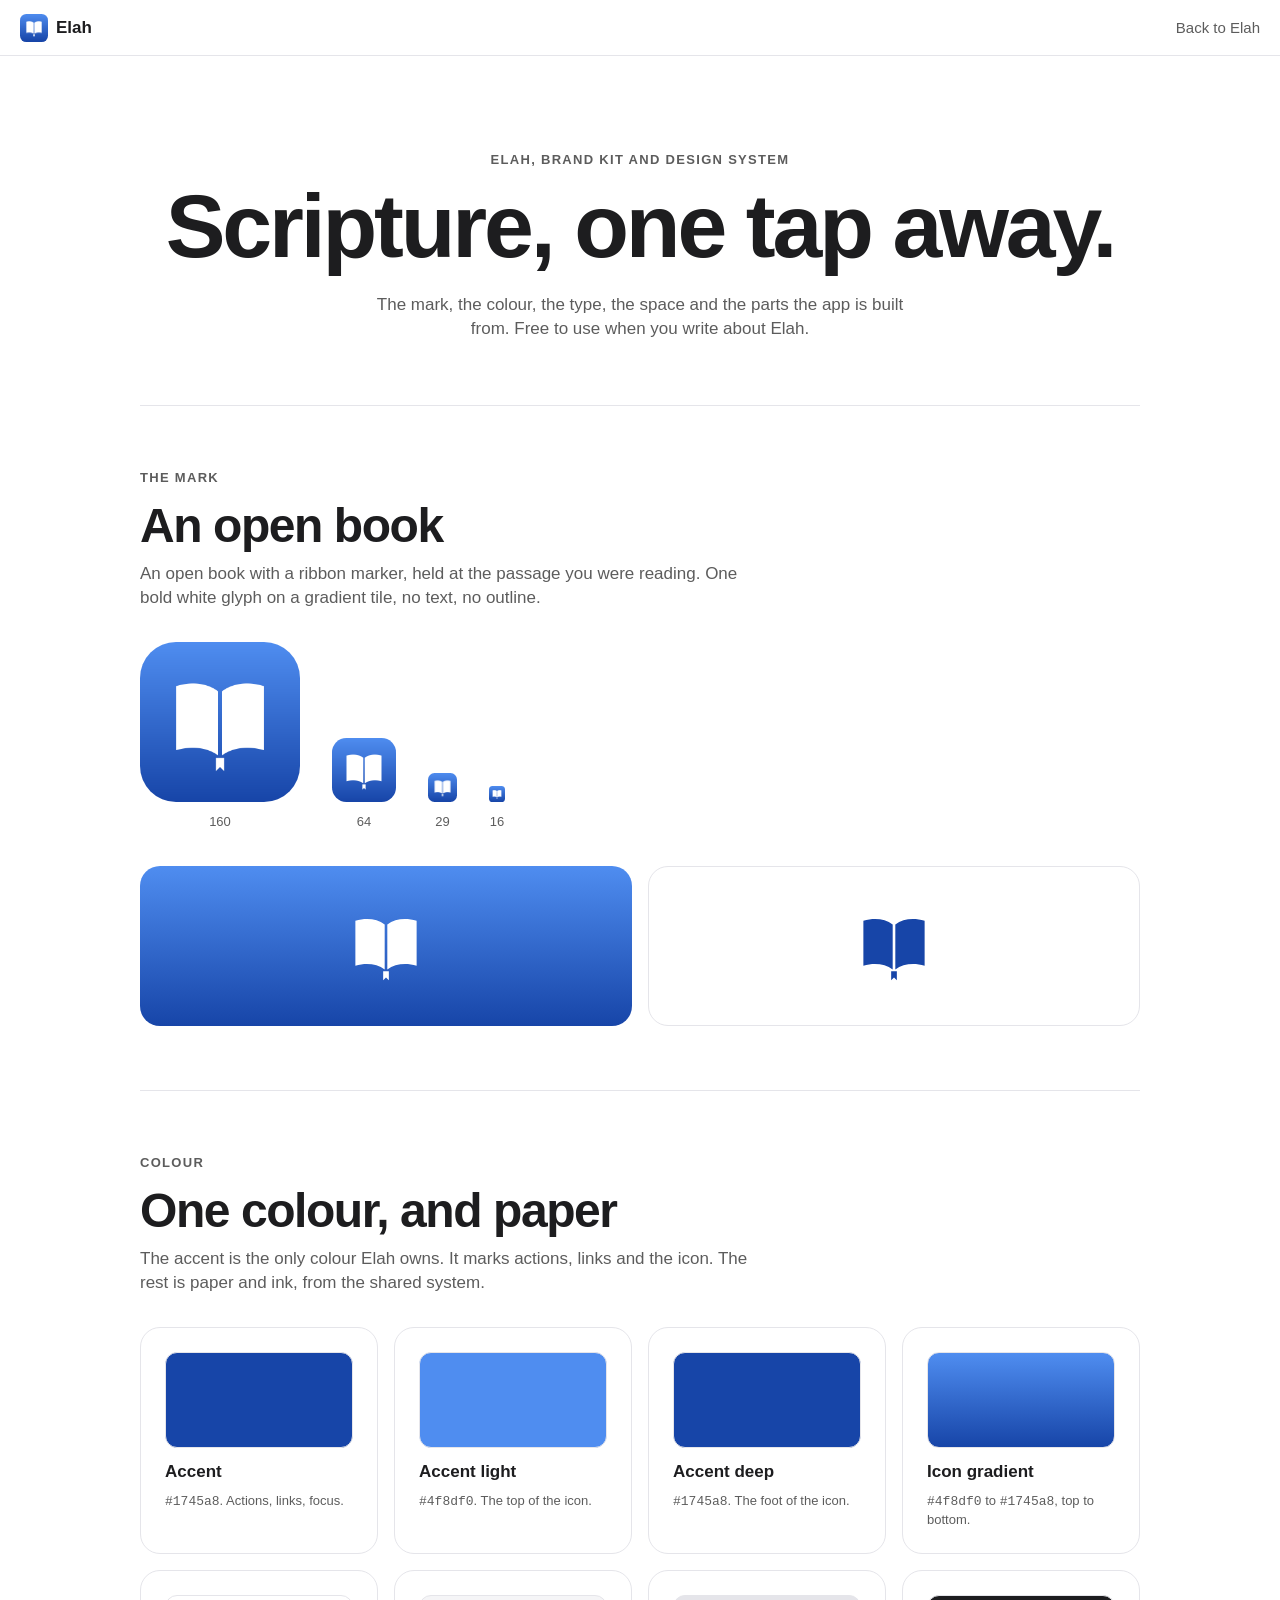
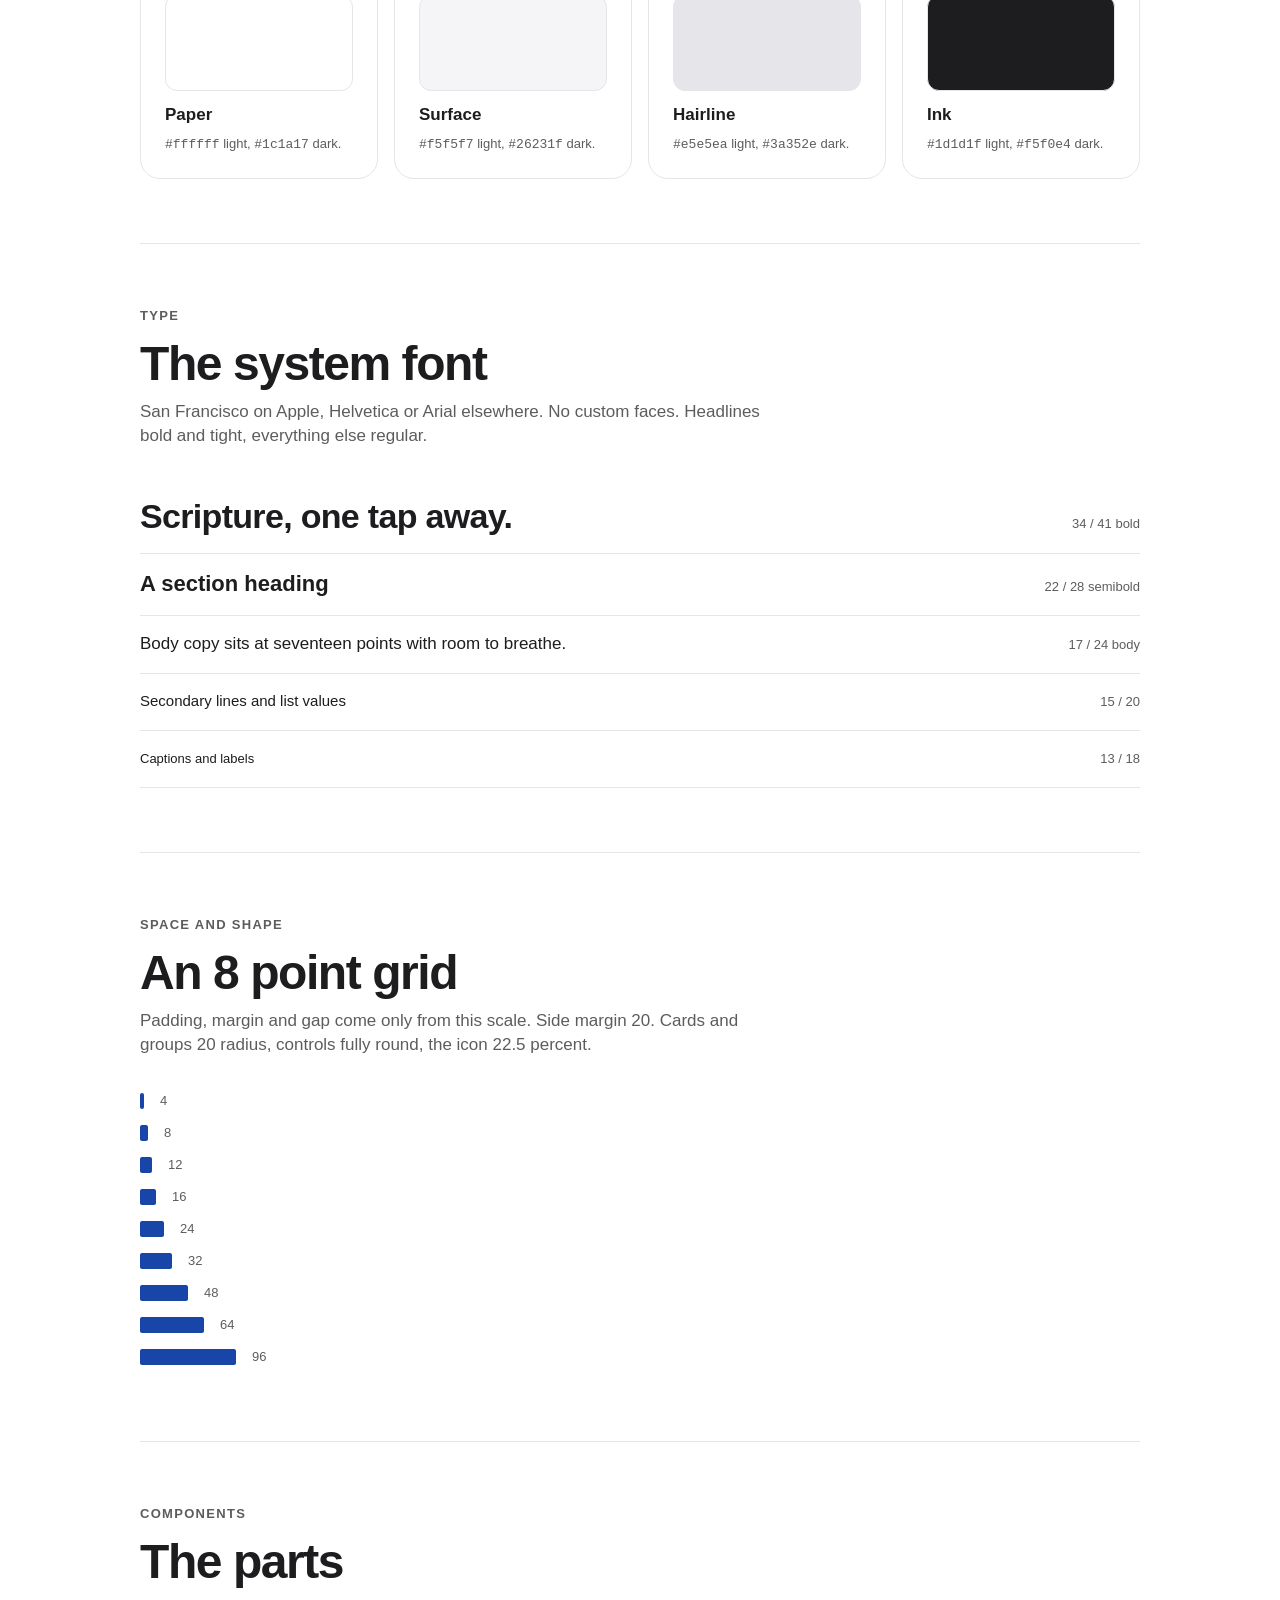
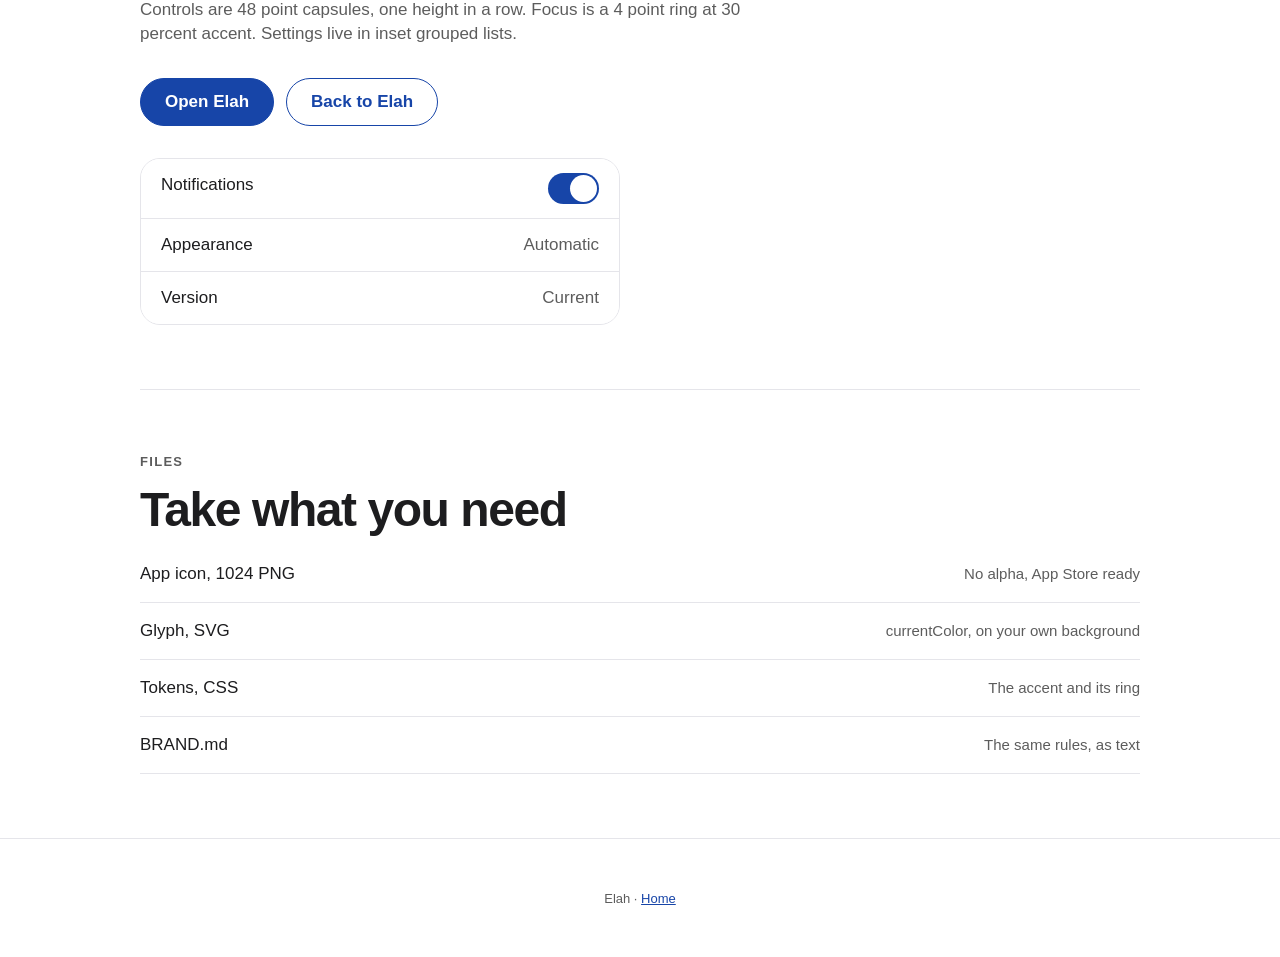
==== landing/brand/index.html @ bf2f0eb2 "Brand kit page at /brand: mark, colour, type, space, components and files Co-Authored-By: Claude Opu" ====
<!doctype html>
<html lang="en">
<head>
<meta charset="utf-8">
<meta name="viewport" content="width=device-width, initial-scale=1">
<title>Elah brand kit</title>
<meta name="description" content="Elah's mark, colour, type, space and components, in one page.">
<meta name="theme-color" content="#ffffff">
<link rel="icon" href="icon-1024.png">
<style>
@import url("https://jaybulb.com/tokens.css");
@import url("tokens.css");
/* written by make_brand_page.py; white paper in light mode, the shared tokens in dark */
@media (prefers-color-scheme: light) { :root { --color-bg: #fff; --color-bg2: #f5f5f7; --color-hairline: #e5e5ea; } }
:root { --a: #1745a8; --a-light: #4f8df0; --a-deep: #1745a8; --a-solid: #1745a8; --a-link: #1745a8; --ink: var(--color-text, #1d1d1f); --paper: var(--color-bg, #fff); --surface: var(--color-bg2, #f5f5f7); --line: var(--color-hairline, #e5e5ea); --sub: var(--color-secondary, rgba(0,0,0,.64)); }
@media (prefers-color-scheme: dark) { :root { --a-link: #4f8df0; } }
* { box-sizing: border-box; margin: 0; padding: 0; }
body { font-family: -apple-system, BlinkMacSystemFont, "SF Pro Text", "Helvetica Neue", Helvetica, Arial, sans-serif; font-size: 17px; line-height: 24px; color: var(--ink); background: var(--paper); -webkit-font-smoothing: antialiased; }
a { color: var(--a-link); }
.wrap { max-width: 1040px; margin: 0 auto; padding: 0 20px; }
.nav { position: sticky; top: 0; z-index: 5; display: flex; align-items: center; justify-content: space-between; height: 56px; padding: 0 20px; background: color-mix(in srgb, var(--paper) 88%, transparent); backdrop-filter: blur(16px); -webkit-backdrop-filter: blur(16px); border-bottom: 1px solid var(--line); }
.nav a { display: flex; align-items: center; gap: 8px; font-weight: 700; color: var(--ink); text-decoration: none; }
.nav img { width: 28px; height: 28px; border-radius: 22.5%; }
.nav .back { font-weight: 500; color: var(--sub); font-size: 15px; }
.label { font-size: 13px; line-height: 16px; font-weight: 600; letter-spacing: .1em; text-transform: uppercase; color: var(--sub); margin-bottom: 16px; }
header { padding: 96px 0 64px; text-align: center; }
h1 { font-size: clamp(44px, 7vw, 96px); line-height: .95; font-weight: 700; letter-spacing: -.035em; text-wrap: balance; }
header p:last-child { max-width: 560px; margin: 24px auto 0; color: var(--sub); }
section { padding: 64px 0; border-top: 1px solid var(--line); }
h2 { font-size: clamp(32px, 4vw, 48px); line-height: 1; font-weight: 700; letter-spacing: -.03em; margin-bottom: 12px; }
.intro { color: var(--sub); max-width: 620px; margin-bottom: 32px; }
.grid { display: grid; gap: 16px; grid-template-columns: repeat(auto-fill, minmax(200px, 1fr)); }
.card { border: 1px solid var(--line); border-radius: 20px; padding: 24px; background: var(--paper); }
.card small { display: block; color: var(--sub); font-size: 13px; line-height: 18px; margin-top: 8px; }
code { font: 13px/18px ui-monospace, SFMono-Regular, Menlo, monospace; }
.marks { display: flex; flex-wrap: wrap; align-items: flex-end; gap: 32px; }
.marks figure { text-align: center; }
.marks img { display: block; border-radius: 22.5%; margin: 0 auto 8px; }
.marks figcaption { font-size: 13px; color: var(--sub); }
.mark-on { display: grid; grid-template-columns: 1fr 1fr; gap: 16px; margin-top: 32px; }
.mark-on div { height: 160px; border-radius: 20px; display: grid; place-items: center; border: 1px solid var(--line); }
.mark-on i { display: block; width: 112px; height: 112px; background: currentColor; -webkit-mask: url(mark.svg) center / contain no-repeat; mask: url(mark.svg) center / contain no-repeat; }
.mark-on .on-accent { background: linear-gradient(var(--a-light), var(--a-deep)); color: #fff; border: 0; }
.mark-on .on-paper { color: var(--a-link); }
.sw { height: 96px; border-radius: 12px; margin-bottom: 12px; border: 1px solid var(--line); }
.type p { border-bottom: 1px solid var(--line); padding: 16px 0; display: flex; justify-content: space-between; align-items: baseline; gap: 16px; }
.type p span:last-child { color: var(--sub); font-size: 13px; white-space: nowrap; }
.t34 { font-size: 34px; line-height: 41px; font-weight: 700; letter-spacing: -.02em; } .t22 { font-size: 22px; line-height: 28px; font-weight: 600; } .t15 { font-size: 15px; line-height: 20px; } .t13 { font-size: 13px; line-height: 18px; }
.space div { display: flex; align-items: center; gap: 16px; margin-bottom: 8px; font-size: 13px; color: var(--sub); }
.space b { display: block; height: 16px; background: var(--a); border-radius: 2px; }
.row { display: flex; flex-wrap: wrap; gap: 12px; align-items: center; }
.btn { height: 48px; padding: 0 24px; border-radius: 999px; display: inline-flex; align-items: center; font-weight: 600; font-size: 17px; text-decoration: none; border: 1px solid var(--a-solid); white-space: nowrap; }
.btn-solid { background: var(--a-solid); color: #ffffff; }
.btn-ghost { background: var(--paper); color: var(--a-link); border-color: var(--a-link); }
.btn:focus-visible { outline: 4px solid color-mix(in srgb, var(--a) 30%, transparent); outline-offset: 2px; }
.list { margin-top: 32px; border: 1px solid var(--line); border-radius: 20px; overflow: hidden; max-width: 480px; }
.list div { display: flex; justify-content: space-between; padding: 14px 20px; border-bottom: 1px solid var(--line); background: var(--paper); }
.list div:last-child { border-bottom: 0; }
.list span:last-child { color: var(--sub); }
.tog { width: 51px; height: 31px; border-radius: 999px; background: var(--a-solid); position: relative; }
.tog::after { content: ""; position: absolute; top: 2px; right: 2px; width: 27px; height: 27px; border-radius: 50%; background: #fff; }
.files a { display: flex; justify-content: space-between; gap: 16px; padding: 16px 0; border-bottom: 1px solid var(--line); color: var(--ink); text-decoration: none; }
.files a span:last-child { color: var(--sub); font-size: 15px; text-align: right; }
.files a:hover span:first-child { color: var(--a-link); }
footer { padding: 48px 0; text-align: center; font-size: 13px; color: var(--sub); border-top: 1px solid var(--line); }
@media (max-width: 600px) { .mark-on { grid-template-columns: 1fr; } .type p { flex-direction: column; gap: 4px; } }
</style>
</head>
<body>
<nav class="nav" aria-label="Main"><a href="/"><img src="icon-1024.png" alt="">Elah</a><a class="back" href="/">Back to Elah</a></nav>
<main class="wrap">
  <header>
    <p class="label">Elah, brand kit and design system</p>
    <h1>Scripture, one tap away.</h1>
    <p>The mark, the colour, the type, the space and the parts the app is built from. Free to use when you write about Elah.</p>
  </header>

  <section aria-labelledby="mark-h">
    <p class="label">The mark</p>
    <h2 id="mark-h">An open book</h2>
    <p class="intro">An open book with a ribbon marker, held at the passage you were reading. One bold white glyph on a gradient tile, no text, no outline.</p>
    <div class="marks">
      <figure><img src="icon-1024.png" width="160" height="160" alt="The Elah icon at 160 pixels"><figcaption>160</figcaption></figure>
      <figure><img src="icon-1024.png" width="64" height="64" alt="The Elah icon at 64 pixels"><figcaption>64</figcaption></figure>
      <figure><img src="icon-1024.png" width="29" height="29" alt="The Elah icon at 29 pixels"><figcaption>29</figcaption></figure>
      <figure><img src="icon-1024.png" width="16" height="16" alt="The Elah icon at 16 pixels"><figcaption>16</figcaption></figure>
    </div>
    <div class="mark-on">
      <div class="on-accent"><i role="img" aria-label="The glyph on the gradient tile"></i></div>
      <div class="on-paper"><i role="img" aria-label="The glyph in the accent on paper"></i></div>
    </div>
  </section>

  <section aria-labelledby="colour-h">
    <p class="label">Colour</p>
    <h2 id="colour-h">One colour, and paper</h2>
    <p class="intro">The accent is the only colour Elah owns. It marks actions, links and the icon. The rest is paper and ink, from the shared system.</p>
    <div class="grid">
      <div class="card"><div class="sw" style="background:#1745a8"></div><b>Accent</b><small><code>#1745a8</code>. Actions, links, focus.</small></div>
      <div class="card"><div class="sw" style="background:#4f8df0"></div><b>Accent light</b><small><code>#4f8df0</code>. The top of the icon.</small></div>
      <div class="card"><div class="sw" style="background:#1745a8"></div><b>Accent deep</b><small><code>#1745a8</code>. The foot of the icon.</small></div>
      <div class="card"><div class="sw" style="background:linear-gradient(#4f8df0,#1745a8)"></div><b>Icon gradient</b><small><code>#4f8df0</code> to <code>#1745a8</code>, top to bottom.</small></div>
      <div class="card"><div class="sw" style="background:#fff"></div><b>Paper</b><small><code>#ffffff</code> light, <code>#1c1a17</code> dark.</small></div>
      <div class="card"><div class="sw" style="background:#f5f5f7"></div><b>Surface</b><small><code>#f5f5f7</code> light, <code>#26231f</code> dark.</small></div>
      <div class="card"><div class="sw" style="background:#e5e5ea"></div><b>Hairline</b><small><code>#e5e5ea</code> light, <code>#3a352e</code> dark.</small></div>
      <div class="card"><div class="sw" style="background:#1d1d1f"></div><b>Ink</b><small><code>#1d1d1f</code> light, <code>#f5f0e4</code> dark.</small></div>
    </div>
  </section>

  <section aria-labelledby="type-h">
    <p class="label">Type</p>
    <h2 id="type-h">The system font</h2>
    <p class="intro">San Francisco on Apple, Helvetica or Arial elsewhere. No custom faces. Headlines bold and tight, everything else regular.</p>
    <div class="type">
      <p><span class="t34">Scripture, one tap away.</span><span>34 / 41 bold</span></p>
      <p><span class="t22">A section heading</span><span>22 / 28 semibold</span></p>
      <p><span>Body copy sits at seventeen points with room to breathe.</span><span>17 / 24 body</span></p>
      <p><span class="t15">Secondary lines and list values</span><span>15 / 20</span></p>
      <p><span class="t13">Captions and labels</span><span>13 / 18</span></p>
    </div>
  </section>

  <section aria-labelledby="space-h">
    <p class="label">Space and shape</p>
    <h2 id="space-h">An 8 point grid</h2>
    <p class="intro">Padding, margin and gap come only from this scale. Side margin 20. Cards and groups 20 radius, controls fully round, the icon 22.5 percent.</p>
    <div class="space">
      <div><b style="width:4px"></b>4</div><div><b style="width:8px"></b>8</div><div><b style="width:12px"></b>12</div><div><b style="width:16px"></b>16</div>
      <div><b style="width:24px"></b>24</div><div><b style="width:32px"></b>32</div><div><b style="width:48px"></b>48</div><div><b style="width:64px"></b>64</div><div><b style="width:96px"></b>96</div>
    </div>
  </section>

  <section aria-labelledby="parts-h">
    <p class="label">Components</p>
    <h2 id="parts-h">The parts</h2>
    <p class="intro">Controls are 48 point capsules, one height in a row. Focus is a 4 point ring at 30 percent accent. Settings live in inset grouped lists.</p>
    <div class="row">
      <a class="btn btn-solid" href="/">Open Elah</a>
      <a class="btn btn-ghost" href="/">Back to Elah</a>
    </div>
    <div class="list" aria-hidden="true">
      <div><span>Notifications</span><span class="tog"></span></div>
      <div><span>Appearance</span><span>Automatic</span></div>
      <div><span>Version</span><span>Current</span></div>
    </div>
  </section>

  <section aria-labelledby="files-h">
    <p class="label">Files</p>
    <h2 id="files-h">Take what you need</h2>
    <div class="files">
      <a href="icon-1024.png" download><span>App icon, 1024 PNG</span><span>No alpha, App Store ready</span></a>
      <a href="mark.svg" download><span>Glyph, SVG</span><span>currentColor, on your own background</span></a>
      <a href="tokens.css" download><span>Tokens, CSS</span><span>The accent and its ring</span></a>
      <a href="https://github.com/nulljosh/elah/blob/main/brand/BRAND.md"><span>BRAND.md</span><span>The same rules, as text</span></a>
    </div>
  </section>
</main>
<footer>Elah &middot; <a href="/">Home</a></footer>
</body>
</html>
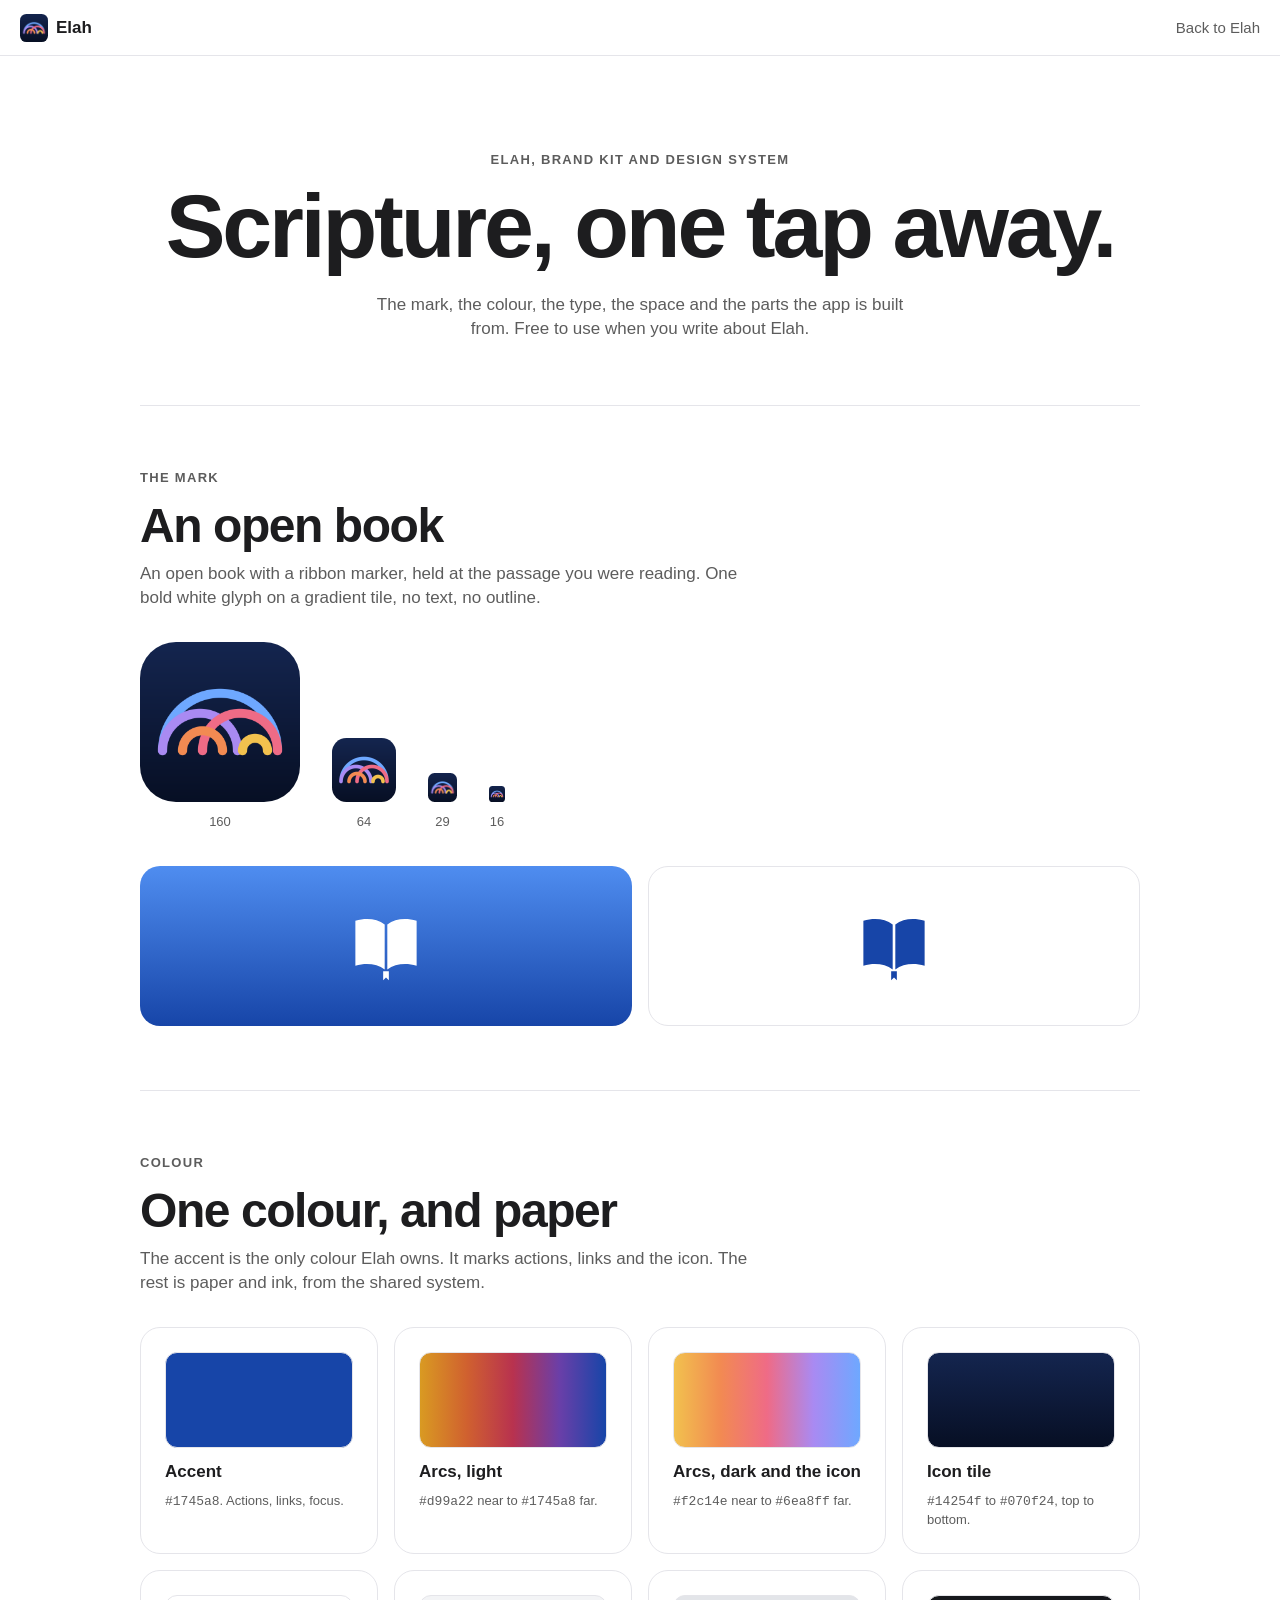
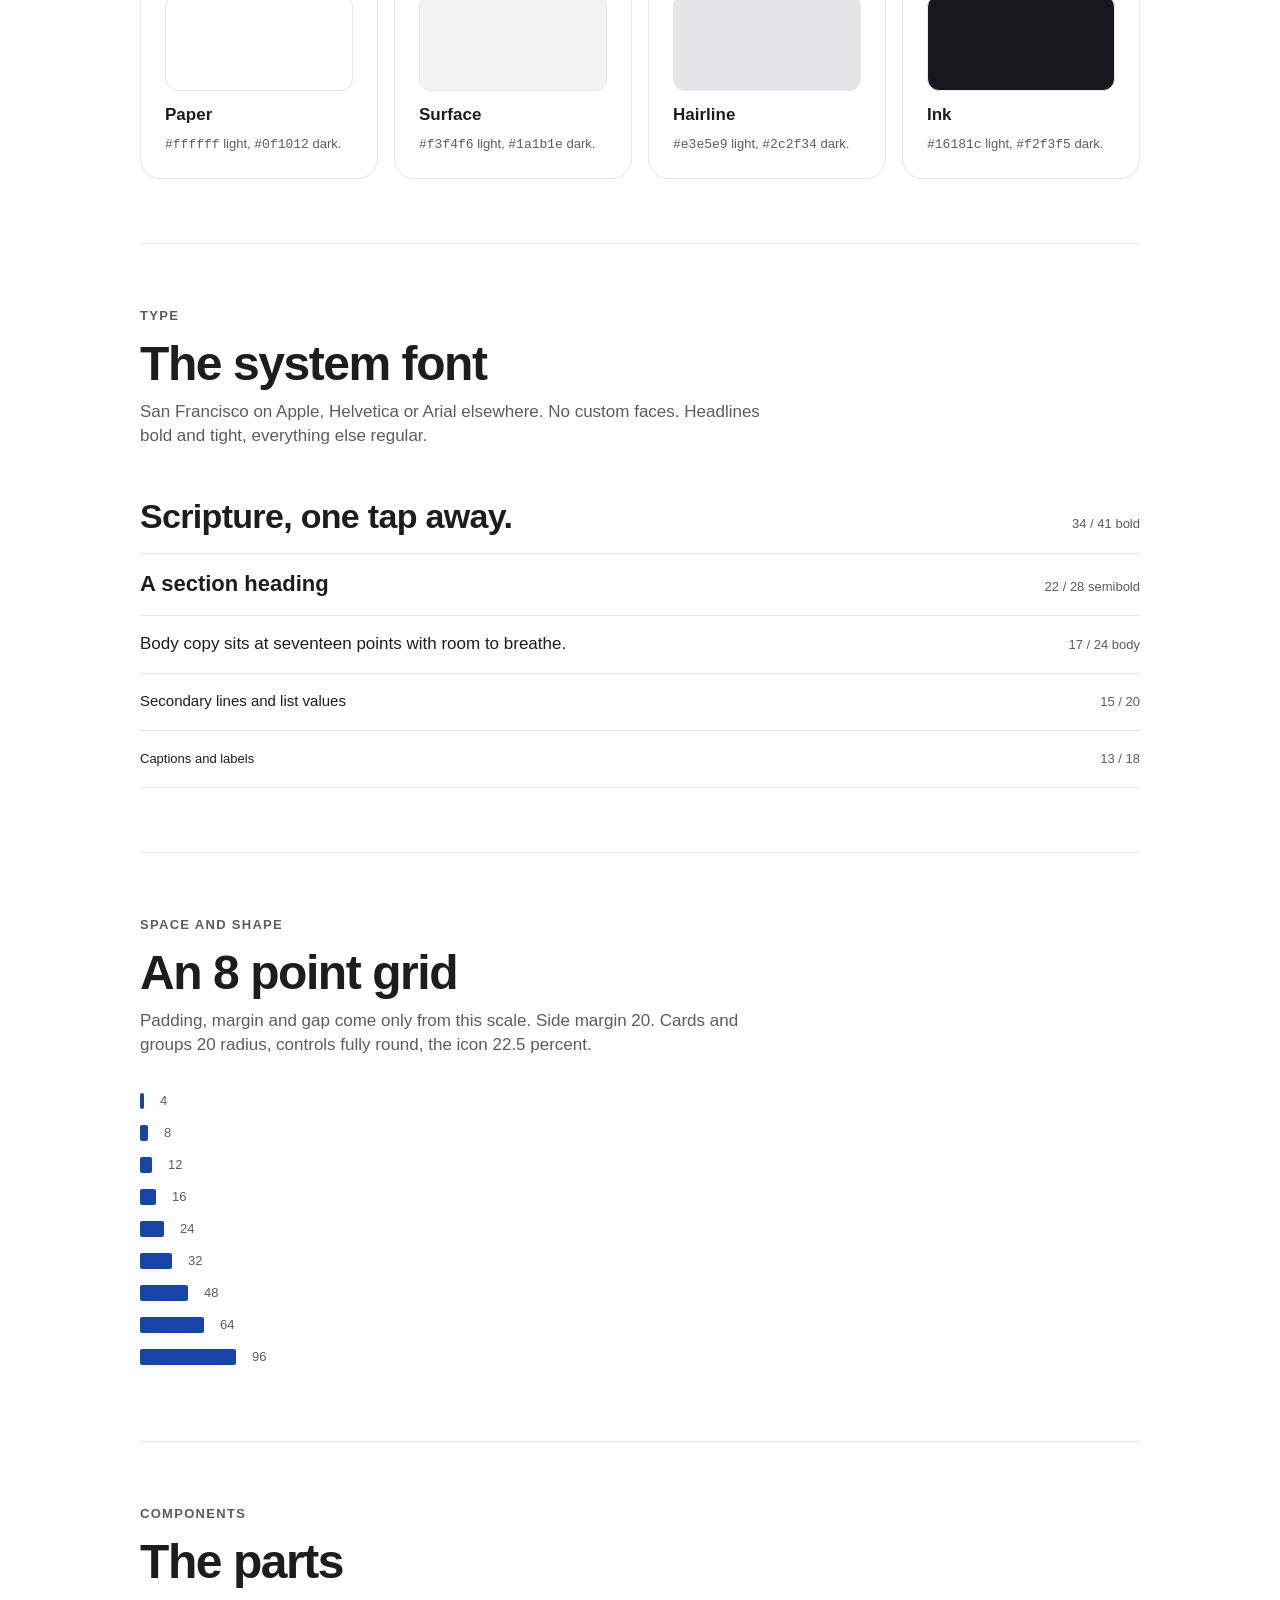
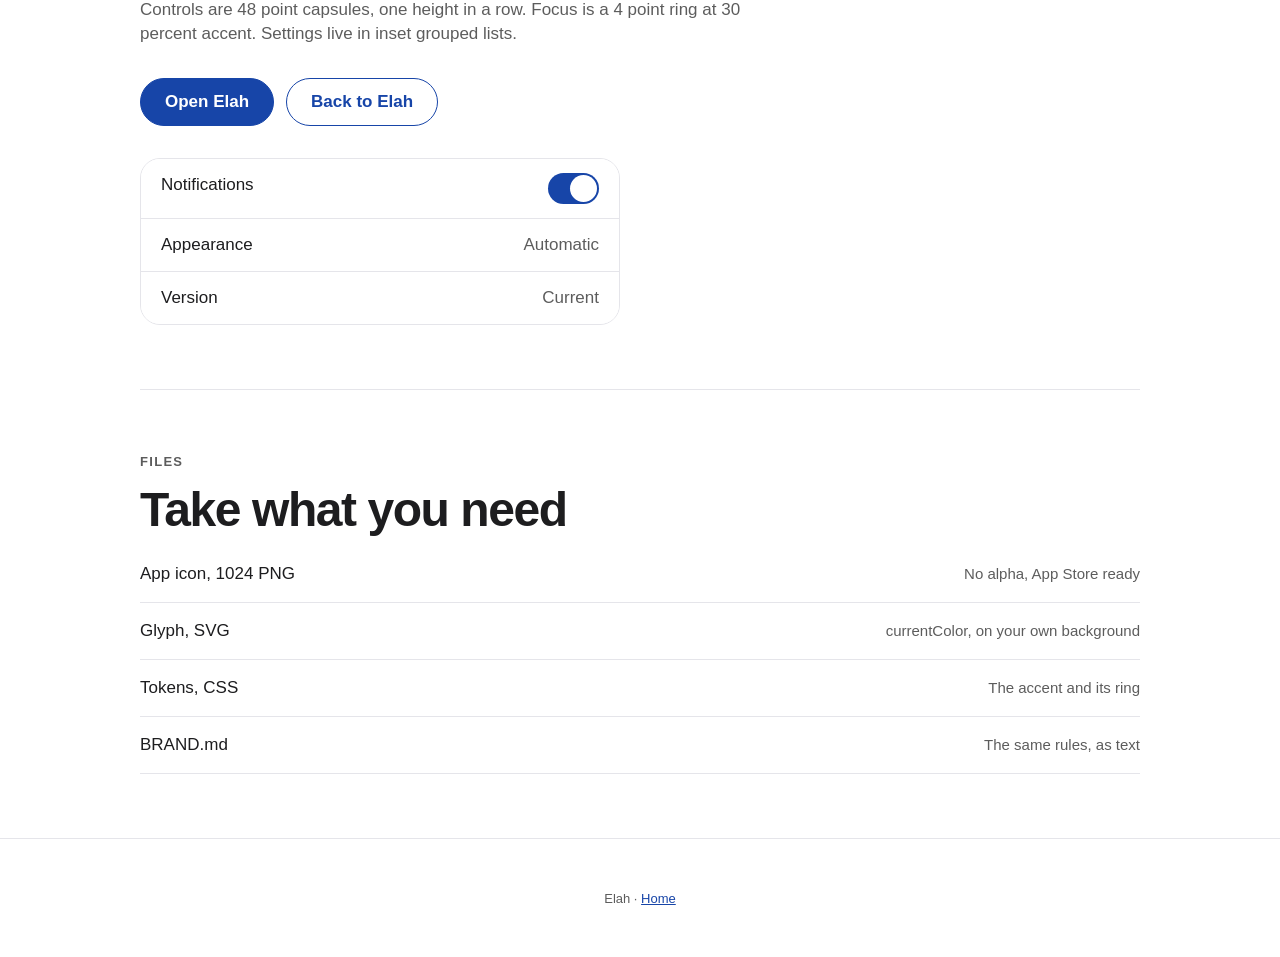
==== commit 673d52c9: "2.2.0: an original icon (cross references on navy), code-review fixes, Apache 2.0 The icon is the Ma" ====
--- a/landing/brand/index.html
+++ b/landing/brand/index.html
@@ -97,13 +97,13 @@
     <p class="intro">The accent is the only colour Elah owns. It marks actions, links and the icon. The rest is paper and ink, from the shared system.</p>
     <div class="grid">
       <div class="card"><div class="sw" style="background:#1745a8"></div><b>Accent</b><small><code>#1745a8</code>. Actions, links, focus.</small></div>
-      <div class="card"><div class="sw" style="background:#4f8df0"></div><b>Accent light</b><small><code>#4f8df0</code>. The top of the icon.</small></div>
-      <div class="card"><div class="sw" style="background:#1745a8"></div><b>Accent deep</b><small><code>#1745a8</code>. The foot of the icon.</small></div>
-      <div class="card"><div class="sw" style="background:linear-gradient(#4f8df0,#1745a8)"></div><b>Icon gradient</b><small><code>#4f8df0</code> to <code>#1745a8</code>, top to bottom.</small></div>
-      <div class="card"><div class="sw" style="background:#fff"></div><b>Paper</b><small><code>#ffffff</code> light, <code>#1c1a17</code> dark.</small></div>
-      <div class="card"><div class="sw" style="background:#f5f5f7"></div><b>Surface</b><small><code>#f5f5f7</code> light, <code>#26231f</code> dark.</small></div>
-      <div class="card"><div class="sw" style="background:#e5e5ea"></div><b>Hairline</b><small><code>#e5e5ea</code> light, <code>#3a352e</code> dark.</small></div>
-      <div class="card"><div class="sw" style="background:#1d1d1f"></div><b>Ink</b><small><code>#1d1d1f</code> light, <code>#f5f0e4</code> dark.</small></div>
+      <div class="card"><div class="sw" style="background:linear-gradient(90deg,#d99a22,#d0612f,#b8324f,#6a3fa8,#1745a8)"></div><b>Arcs, light</b><small><code>#d99a22</code> near to <code>#1745a8</code> far.</small></div>
+      <div class="card"><div class="sw" style="background:linear-gradient(90deg,#f2c14e,#f28a52,#ef6b86,#a98af2,#6ea8ff)"></div><b>Arcs, dark and the icon</b><small><code>#f2c14e</code> near to <code>#6ea8ff</code> far.</small></div>
+      <div class="card"><div class="sw" style="background:linear-gradient(#14254f,#070f24)"></div><b>Icon tile</b><small><code>#14254f</code> to <code>#070f24</code>, top to bottom.</small></div>
+      <div class="card"><div class="sw" style="background:#fff"></div><b>Paper</b><small><code>#ffffff</code> light, <code>#0f1012</code> dark.</small></div>
+      <div class="card"><div class="sw" style="background:#f3f4f6"></div><b>Surface</b><small><code>#f3f4f6</code> light, <code>#1a1b1e</code> dark.</small></div>
+      <div class="card"><div class="sw" style="background:#e3e5e9"></div><b>Hairline</b><small><code>#e3e5e9</code> light, <code>#2c2f34</code> dark.</small></div>
+      <div class="card"><div class="sw" style="background:#16181c"></div><b>Ink</b><small><code>#16181c</code> light, <code>#f2f3f5</code> dark.</small></div>
     </div>
   </section>
 
